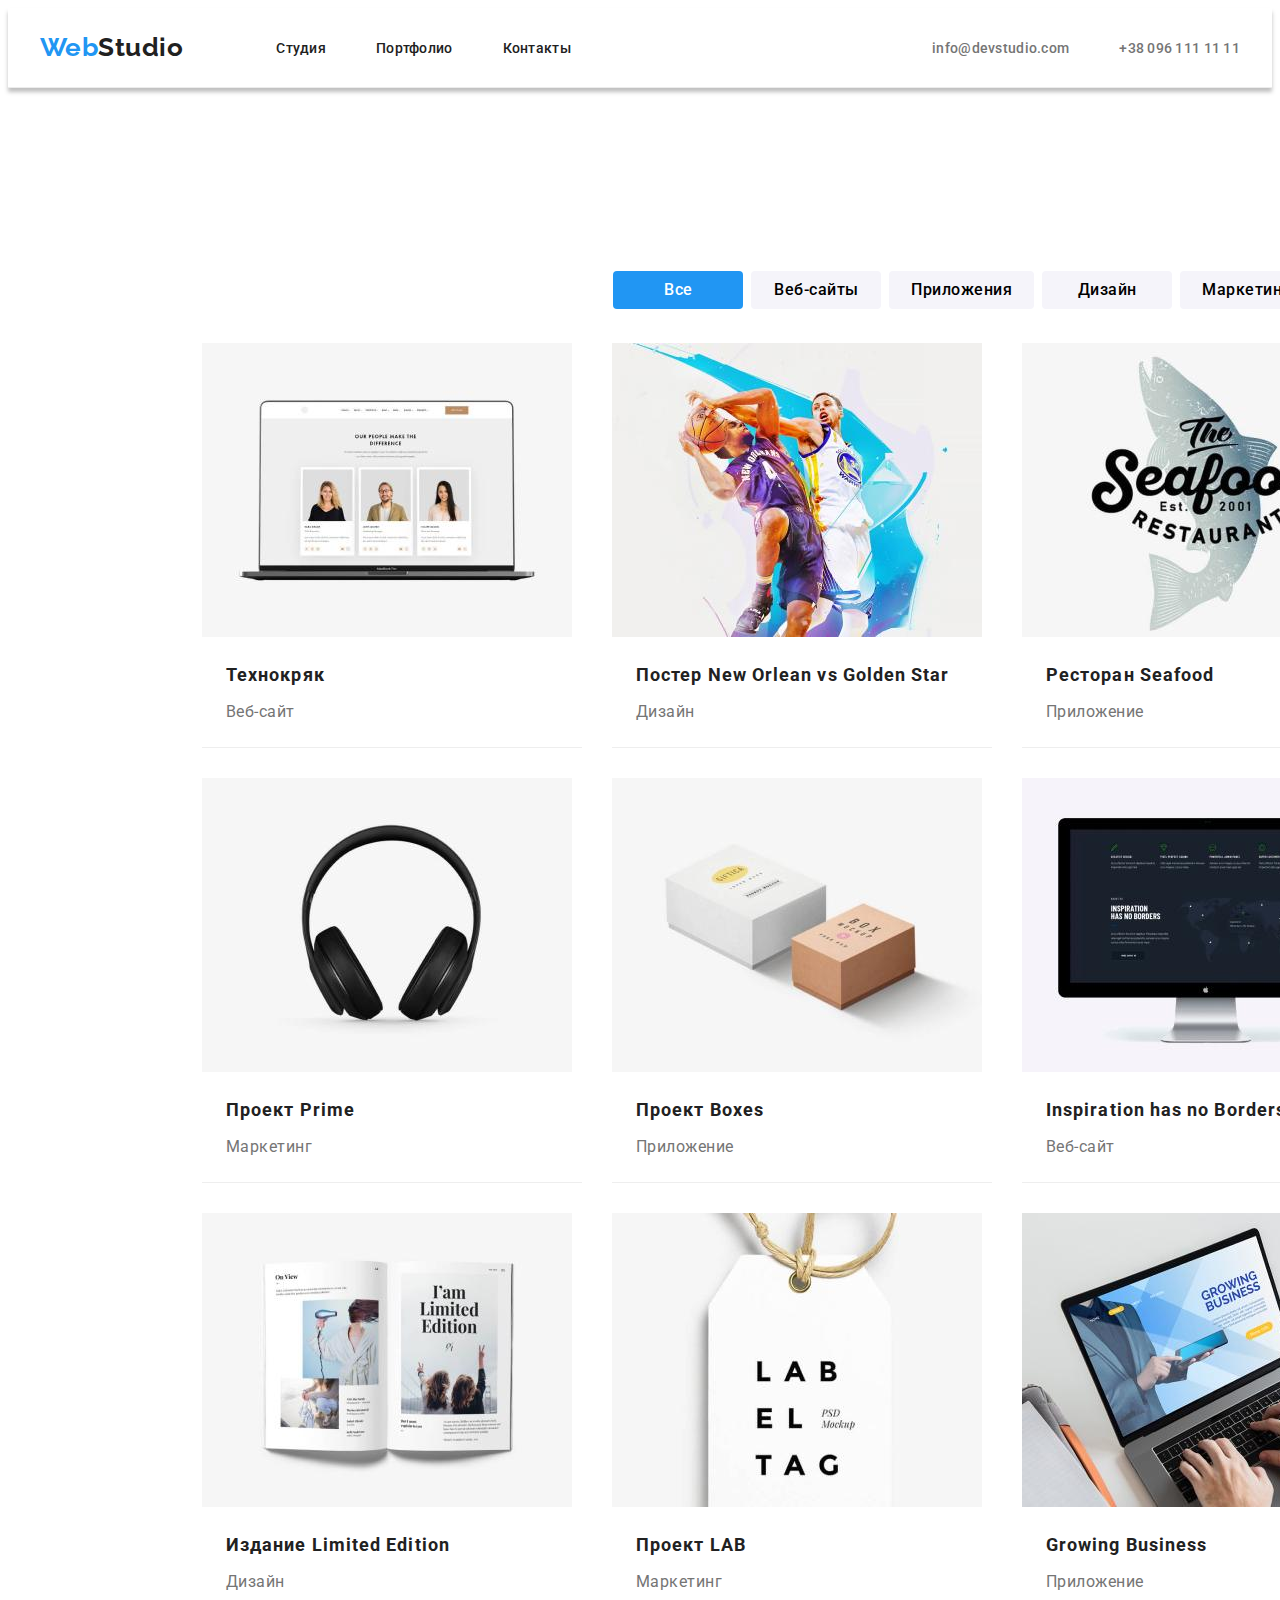
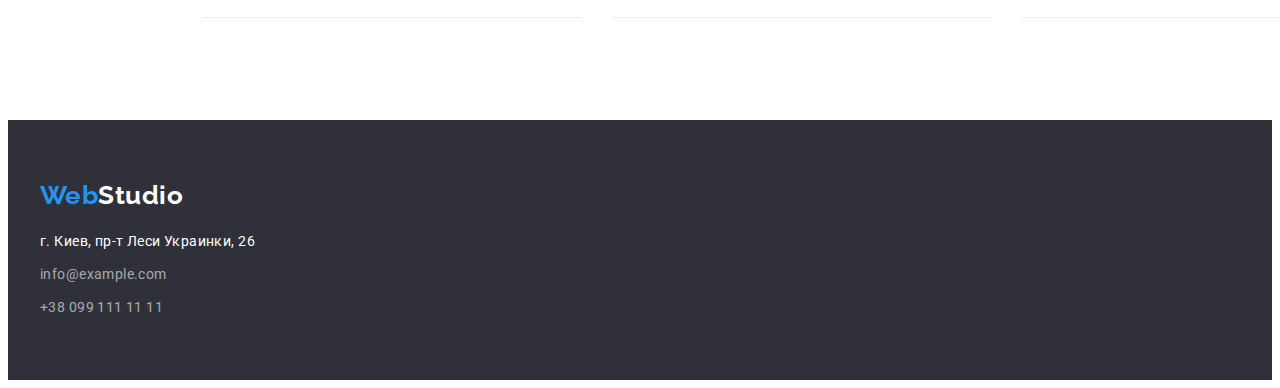
==== portfolio.html @ 320a08ac "hm-3" ====
<!DOCTYPE html>
<html lang="ru">
<head>
    <meta charset="UTF-8">
    <meta http-equiv="X-UA-Compatible" content="IE=edge">
    <meta name="viewport" content="width=device-width, initial-scale=1.0">
    <title>Document</title>
    <link href="https://fonts.googleapis.com/css2?family=Raleway:wght@700&family=Roboto:wght@400;500;700;900&display=swap"
        rel="stylesheet" 
    />
    <link rel="stylesheet" href="https://cdnjs.cloudflare.com/ajax/libs/modern-normalize/1.1.0/modern-normalize.min.css"
        integrity="sha512-wpPYUAdjBVSE4KJnH1VR1HeZfpl1ub8YT/NKx4PuQ5NmX2tKuGu6U/JRp5y+Y8XG2tV+wKQpNHVUX03MfMFn9Q=="
        crossorigin="anonymous" referrerpolicy="no-referrer" />
    <link rel="stylesheet" href="./css/styles.css">
</head>

<body>

    <!-- Шапка сайта -->
    <header class="page header">
        <div class="container header-container">
        <nav class="header-navigation">
            <a href="./index.html" lang="en" class="logo-link">Web<span class="logo-text">Studio</span></a>
        
            <ul class="site-nav site-nav-list">
                <li class="item"><a href="" class="site-nav-link">Студия</a></li>
                <li class="item"><a href="./index.html" class="site-nav-link">Портфолио</a></li>
                <li class="item"><a href="" class="site-nav-link">Контакты</a></li>
            </ul>
        </nav>
        
        <ul class="auth-nav auth-nav-list">
            <li class="item"><a href="mailto:info@devstudio.com" class="auth-nav-link">info@devstudio.com</a></li>
            <li class="item"><a href="tel:+380961111111" class="auth-nav-link">+38 096 111 11 11</a></li>
        </ul>
        </div>
    </header>


<main>

    <!--Button-->
    <section class="portfolio-filters">
        <div class="container">
        <h2 class="portfolio-title">Список работ</h2>
        <ul class="portfolio-list">
            <li class="button-item"><button type="button" class="portfolio-btn current">Все</button></li>
            <li class="button-item"><button type="button" class="portfolio-btn">Веб-сайты</button></li>
            <li class="button-item"><button type="button" class="portfolio-btn">Приложения</button></li>
            <li class="button-item"><button type="button" class="portfolio-btn">Дизайн</button></li>
            <li class="button-item"><button type="button" class="portfolio-btn">Маркетинг</button></li>
        </ul>
    
        <ul class="work-set">
            <li class="item">
                <div class="work-gallery">
                <img src="./images/portfolio-1.jpg" alt="Веб-сайт технокряк" width="370" height="294"/>
                </div>

                <div class="work-card">
                <h2 class="work-title">Технокряк</h2>
                <p class="work-platform">Веб-сайт</p>
                </div>
            </li>

            <li class="item">
                <div class="work-gallery">
                <img src="./images/portfolio-2.jpg" alt="Дизайн постера" width="370" height="294" />
            </div>

            <div class="work-card">
                <h2 class="work-title">Постер New Orlean vs Golden Star</h2>
                <p class="work-platform">Дизайн</p>
            </div>
            </li>

            <li class="item">
                <div class="work-gallery">
                <img src="./images/portfolio-3.jpg" alt="Приложение ресторана" width="370" height="294" />
                </div>

                <div class="work-card">
                <h2 class="work-title">Ресторан Seafood</h2>
                <p class="work-platform">Приложение</p>
            </div>
            </li>

            <li class="item">
                <div class="work-gallery">
                <img src="./images/portfolio-4.jpg" alt="Маркетинг проекта" width="370" height="294" />
                </div>

                <div class="work-card">
                <h2 class="work-title">Проект Prime</h2>
                <p class="work-platform">Маркетинг</p>
            </div>
            </li>

            <li class="item">
                <div class="work-gallery">
                <img src="./images/portfolio-5.jpg" alt="Приложение проекта" width="370" height="294" />
                </div>

                <div class="work-card">
                <h2 class="work-title">Проект Boxes</h2>
                <p class="work-platform">Приложение</p>
            </div>
            </li>

            <li class="item">
                <div class="work-gallery">
                <img src="./images/portfolio-6.jpg" alt="Веб-сайт вдохновения" width="370" height="294" />
                </div>

                <div class="work-card">
                <h2 class="work-title">Inspiration has no Borders</h2>
                <p class="work-platform">Веб-сайт</p>
            </div>
            </li>

            <li class="item">
                <div class="work-gallery">
                <img src="./images/portfolio-7.jpg" alt="Дизайн издания" width="370" height="294" />
                </div>

                <div class="work-card">
                <h2 class="work-title">Издание Limited Edition</h2>
                <p class="work-platform">Дизайн</p>
            </div>
            </li>

            <li class="item">
                <div class="work-gallery">
                <img src="./images/portfolio-8.jpg" alt="Маркетинг проекта" width="370" height="294" />
                </div>

                <div class="work-card">
                <h2 class="work-title">Проект LAB</h2>
                <p class="work-platform">Маркетинг</p>
            </div>
            </li>

            <li class="item">
                <div class="work-gallery">
                <img src="./images/portfolio-9.jpg" alt="Приложение бизнеса" width="370" height="294" />
                </div>

                <div class="work-card">
                <h2 class="work-title">Growing Business</h2>
                <p class="work-platform">Приложение</p>
            </div>
            </li>
        </ul>
        </div>
        </section> 

</main>

<!-- Футер -->
<footer class="footer">
    <div class="container">
        <h2 class="footer-title">Контакты</h2>
        <a href="" lang="en" class="logo-link logo-footer">Web<span class="footer-logo-text">Studio</span></a>
        <address class="footer-adress">
            <ul class="contacts">
                <li class="contacts-address item">
                    г. Киев, пр-т Леси Украинки, 26
                </li>
                <li class="item"><a href="mailto:info@example.com" class="contacts-link">info@example.com</a></li>
                <li class="item"><a href="tel:+380991111111" class="contacts-link">+38 099 111 11 11</a></li>
            </ul>
        </address>
    </div>
</body>
</html>
---- css/styles.css ----
:root {
  --primary-text-color: #212121;
  --second-text-color: #757575;
  --accent-color: #2196f3;
  --primary-white-tx-bg-color: #ffffff;
  --second-bg-color: #f5f4fa;
  --primary-logo-color: #000000;
  --contacts-footer: rgba(255, 255, 255, 0.6);
  --bgr-color-dark: #2f303a;
  --hero-btn-hover-focus: #188ce8;
}

body {
  background-color: var(--primary-white-tx-bg-color);
  color: var(--primary-text-color);

  font-family: Roboto, sans-serif;
  letter-spacing: 0.03em;
}

h1,
h2,
h3,
h4,
h5,
h6,
p {
  margin: 0;
}

ul {
  margin: 0;
  padding: 0;
}

img {
  display: block;
  max-width: 100%;
  height: auto;
}

.container {
  width: 1200px;
  padding-left: 15px;
  padding-right: 15px;

  margin: 0 auto;
}

.header {
  padding-top: 24px;
  padding-bottom: 25px;
  border-bottom: 1px solid #ececec;
  box-shadow: 0px 4px 4px rgba(0, 0, 0, 0.25);
}

.section {
  padding-top: 94px;
  padding-bottom: 94px;
  padding-left: 215px;
  padding-right: 215px;
}

/* logo header and footer*/
.logo-link {
  margin-right: 93px;
  color: var(--accent-color);

  font-family: Raleway, sans-serif;
  font-weight: 700;
  font-size: 26px;
  text-decoration: none;
}

.footer-logo-text {
  color: var(--primary-white-tx-bg-color);
  font-size: 26px;
}

.logo-text {
  color: var(--primary-text-color);
  font-size: 26px;
}

/* Site nav */
.site-nav {
  display: flex;
}

.site-nav-list,
.auth-nav-list,
.contacts {
  list-style: none;
}

.header-navigation {
  display: flex;
  align-items: center;
}

.header-container {
  display: flex;
  align-items: center;
}

.site-nav .item:not(:last-child) {
  margin-right: 50px;
}

.site-nav-link {
  color: var(--primary-text-color);
  font-size: 14px;
}

/* auth-nav*/
.auth-nav {
  display: flex;
  margin-left: auto;
}

.auth-nav-link {
  color: var(--second-text-color);
  font-size: 14px;
  margin-left: 50px;
}

.site-nav-link:hover,
.site-nav-link:focus,
.auth-nav-link:hover,
.auth-nav-link:focus,
.site-nav-list .site-nav-link.current,
.contacts-link:hover,
.contacts-link:focus {
  color: var(--accent-color);
}

.site-nav-link,
.auth-nav-link {
  font-weight: 500;
  line-height: 1.14;
  letter-spacing: 0.02em;
  text-decoration: none;
}

/* hero*/

.hero,
.footer {
  background-color: var(--bgr-color-dark);
}

.hero {
  padding-top: 200px;
  padding-bottom: 200px;
  text-align: center;
}

.hero-title {
  margin-bottom: 30px;
  color: var(--primary-white-tx-bg-color);

  font-weight: 900;
  font-size: 44px;
  line-height: 1.36;
  letter-spacing: 0.06em;
  text-align: center;
  text-transform: uppercase;
}

/* hero button*/
.hero-button {
  padding: 10px 32px;
  display: block;
  min-width: 200px;
  margin: auto;

  color: var(--primary-white-tx-bg-color);
  background-color: var(--accent-color);

  font-family: Roboto, sans-serif;
  font-weight: 700;
  font-size: 16px;
  line-height: 1.88;
  letter-spacing: 0.06em;
  text-align: center;
  cursor: pointer;
  border: 1px solid transparent;
  border-radius: 4px;
}

.hero-button:hover,
.hero-button:focus {
  background-color: var(--hero-btn-hover-focus);
  box-shadow: 0px 4px 4px rgba(0, 0, 0, 0.15);
}

.portfolio-btn:hover,
.portfolio-btn:focus,
.portfolio-filters .portfolio-btn.current {
  color: var(--primary-white-tx-bg-color);
  background-color: var(--accent-color);
}

/* benefits*/
.benefits-title {
  font-weight: 700;
  font-size: 14px;
  line-height: 1.14;
  letter-spacing: 0.03em;
  text-transform: uppercase;
}

.benefits-page,
.footer-title {
  display: none;
}

.benefits-list,
.activity-list,
.team-list {
  list-style: none;
}

.benefits-list {
  display: flex;
}

.benefits-list .benefit.li:not(:last-child) {
  margin-right: 30px;
}

.benefits-items {
  color: var(--second-text-color);

  font-size: 14px;
  line-height: 1.71;
  letter-spacing: 0.03em;
}

/* activity title and team title */
.activity-section {
  padding-top: 0px;
}

.activity-title,
.team-title {
  text-align: center;
  margin-bottom: 50px;

  font-weight: 700;
  font-size: 36px;
  line-height: 1.17;
  text-align: center;
  letter-spacing: 0.03em;
}

.activity-list {
  display: flex;
}

.activity-item {
  justify-content: center;
}

.activity-item:not(:last-child) {
  margin-right: 30px;
}

/* team */
.team-section {
  background-color: var(--second-bg-color);

  text-align: center;
}

.team-name {
  font-weight: 500;
  font-size: 16px;
  line-height: 1.19;
  letter-spacing: 0.03em;
  text-align: center;
}

.team-list {
  display: flex;
  flex-wrap: wrap;
  margin-left: -30px;
  margin-top: -30px;
}

.team-card {
  padding: 30px;
}

.team-list > .team-item {
  flex-basis: calc(100% / 4 - 30px);
  margin-left: 30px;
  margin-top: 30px;
  background: #ffffff;
  border: none;
  box-shadow: 0px 1px 3px rgba(0, 0, 0, 0.12), 0px 1px 1px rgba(0, 0, 0, 0.14),
    0px 2px 1px rgba(0, 0, 0, 0.2);
  border-radius: 0px 0px 4px 4px;
}

.team-item {
  justify-content: center;
}

.team-position {
  margin-top: 10px;
  color: var(--second-text-color);
  font-size: 16px;
  line-height: 1.19;
  letter-spacing: 0.03em;
  text-align: center;
}

/* portfolio button*/

.portfolio-filters {
  padding-left: 179px;
  padding-right: 251px;
  padding-bottom: 102px;
}

.portfolio-title {
  display: none;
}
.portfolio-list {
  display: flex;
  min-width: 611px;
  align-items: center;
  list-style: none;
  padding-top: 183px;
  padding-left: 459px;
  padding-right: 530px;
  justify-content: center;
  margin-bottom: 34px;
}

.portfolio-btn {
  padding: 6px 22px;
  display: inline-block;
  min-width: 130px;

  background-color: var(--second-bg-color);

  font-family: Roboto, sans-serif;
  font-weight: 500;
  font-size: 16px;
  line-height: 1.63;
  text-align: center;
  letter-spacing: 0.03em;
  cursor: pointer;
  border: none;
  border-radius: 4px;
}

.portfolio-btn {
  margin-right: 8px;
}

/* work*/
.work-set {
  list-style: none;
  display: flex;
  flex-wrap: wrap;
  margin-left: -30px;
  margin-top: -30px;
}

.work-set > .item {
  flex-basis: calc(100% / 3 - 30px);
  margin-left: 30px;
  margin-top: 30px;
  background: #ffffff;
  border-bottom: 1px solid #eeeeee;
}

.work-card {
  padding: 20px 24px;
}
.work-title {
  color: var(--primary-text-color);

  font-weight: 700;
  font-size: 18px;
  line-height: 2;
  letter-spacing: 0.06em;
  text-decoration: none;
}

.work-platform {
  margin-top: 4px;

  color: var(--second-text-color);

  font-size: 16px;
  line-height: 1.88;
  text-decoration: none;
}

/* footer*/
.footer {
  padding-top: 60px;
  padding-bottom: 60px;
}

.logo-footer {
  margin-bottom: 20px;
  display: block;
}

.contacts .item:not(:last-child) {
  margin-bottom: 9px;
}
.contacts-address {
  color: var(--primary-white-tx-bg-color);

  font-size: 14px;
}

.contacts-link {
  color: var(--contacts-footer);

  font-size: 14px;
}

.contacts-address,
.contacts-link {
  line-height: 1.71;
  letter-spacing: 0.03em;
  font-style: normal;
  text-decoration: none;
}
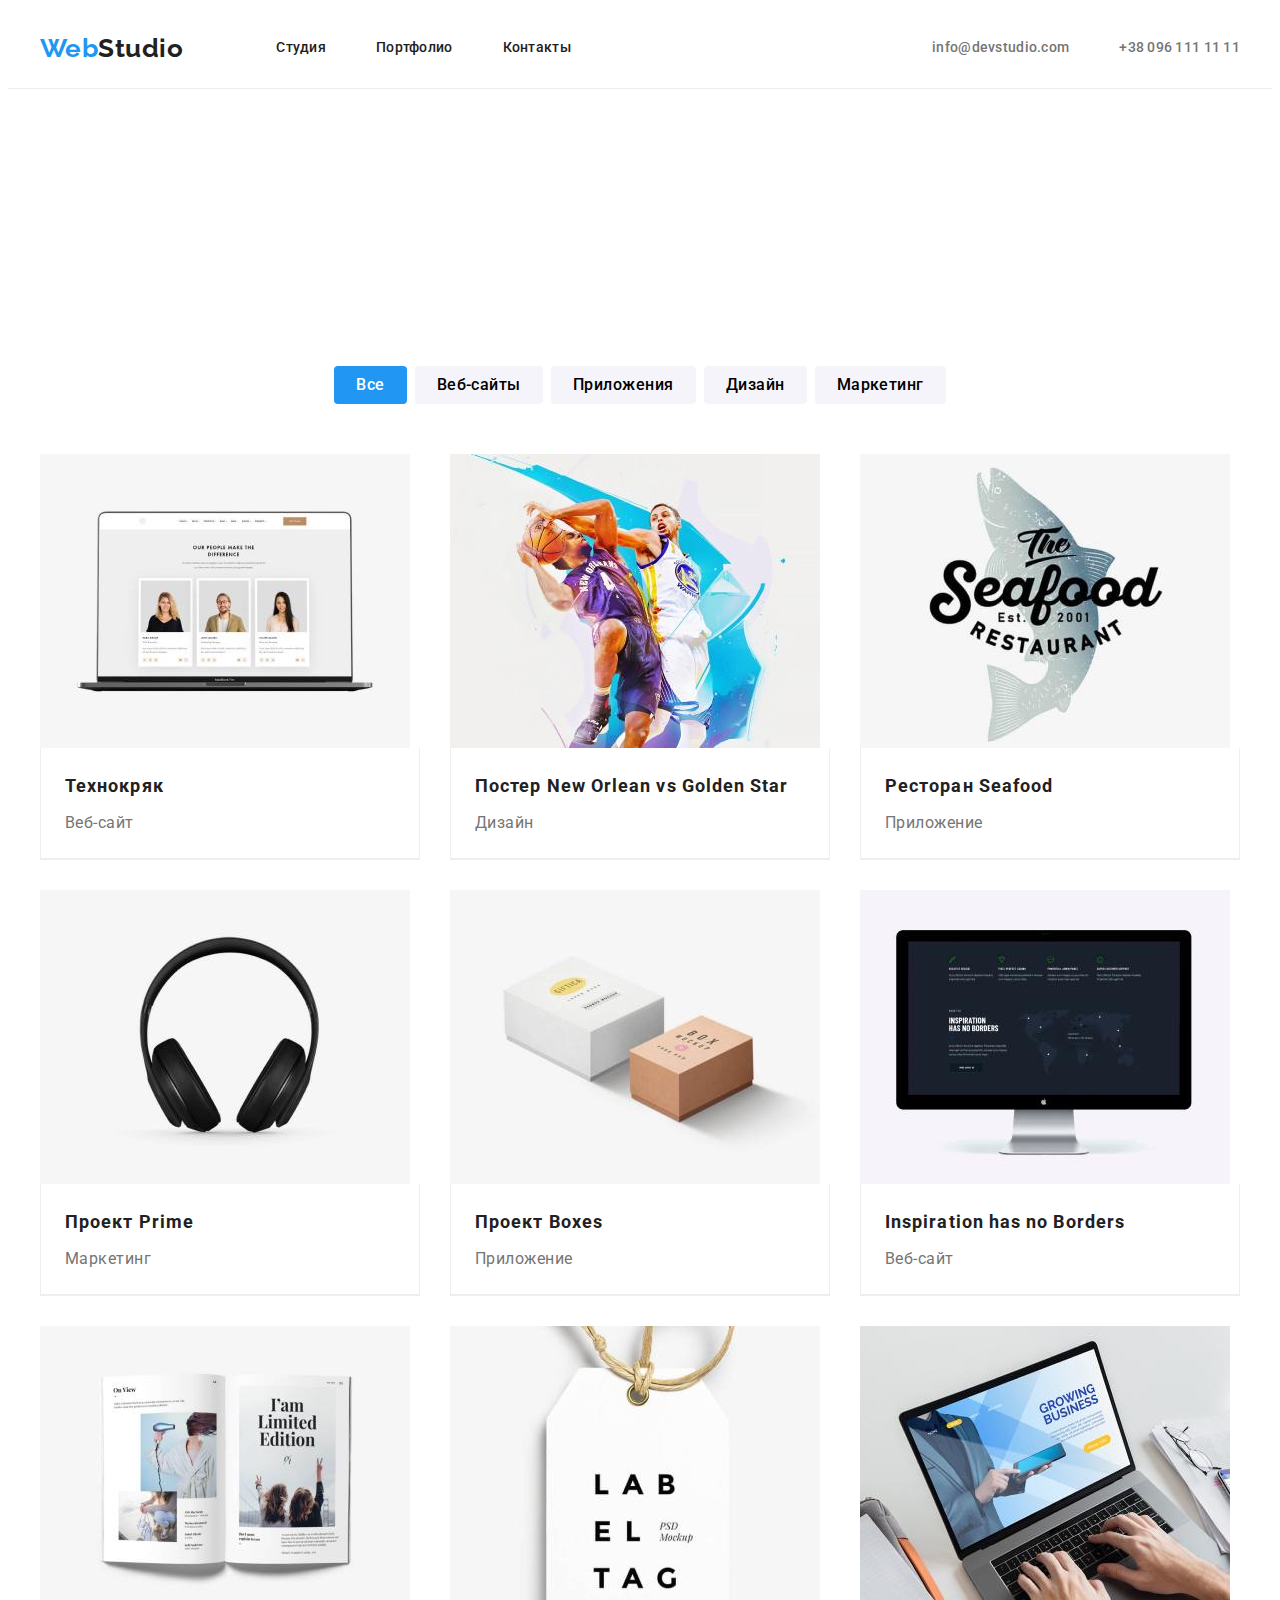
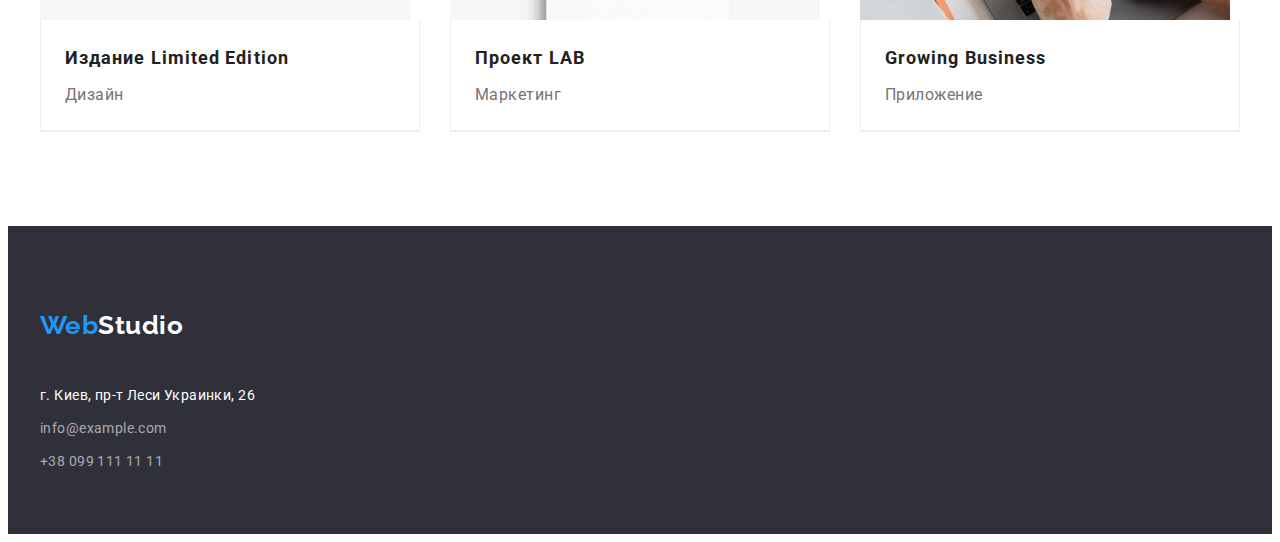
==== commit aaef991f: "edit mistakes" ====
--- a/portfolio.html
+++ b/portfolio.html
@@ -52,101 +52,101 @@
         </ul>
     
         <ul class="work-set">
-            <li class="item">
+            <li class="card-item">
                 <div class="work-gallery">
                 <img src="./images/portfolio-1.jpg" alt="Веб-сайт технокряк" width="370" height="294"/>
                 </div>
 
                 <div class="work-card">
-                <h2 class="work-title">Технокряк</h2>
+                <h3 class="work-title">Технокряк</h3>
                 <p class="work-platform">Веб-сайт</p>
                 </div>
             </li>
 
-            <li class="item">
+            <li class="card-item">
                 <div class="work-gallery">
                 <img src="./images/portfolio-2.jpg" alt="Дизайн постера" width="370" height="294" />
             </div>
 
             <div class="work-card">
-                <h2 class="work-title">Постер New Orlean vs Golden Star</h2>
+                <h3 class="work-title">Постер New Orlean vs Golden Star</h3>
                 <p class="work-platform">Дизайн</p>
             </div>
             </li>
 
-            <li class="item">
+            <li class="card-item">
                 <div class="work-gallery">
                 <img src="./images/portfolio-3.jpg" alt="Приложение ресторана" width="370" height="294" />
                 </div>
 
                 <div class="work-card">
-                <h2 class="work-title">Ресторан Seafood</h2>
+                <h3 class="work-title">Ресторан Seafood</h3>
                 <p class="work-platform">Приложение</p>
             </div>
             </li>
 
-            <li class="item">
+            <li class="card-item">
                 <div class="work-gallery">
                 <img src="./images/portfolio-4.jpg" alt="Маркетинг проекта" width="370" height="294" />
                 </div>
 
                 <div class="work-card">
-                <h2 class="work-title">Проект Prime</h2>
+                <h3 class="work-title">Проект Prime</h3>
                 <p class="work-platform">Маркетинг</p>
             </div>
             </li>
 
-            <li class="item">
+            <li class="card-item">
                 <div class="work-gallery">
                 <img src="./images/portfolio-5.jpg" alt="Приложение проекта" width="370" height="294" />
                 </div>
 
                 <div class="work-card">
-                <h2 class="work-title">Проект Boxes</h2>
+                <h3 class="work-title">Проект Boxes</h3>
                 <p class="work-platform">Приложение</p>
             </div>
             </li>
 
-            <li class="item">
+            <li class="card-item">
                 <div class="work-gallery">
                 <img src="./images/portfolio-6.jpg" alt="Веб-сайт вдохновения" width="370" height="294" />
                 </div>
 
                 <div class="work-card">
-                <h2 class="work-title">Inspiration has no Borders</h2>
+                <h3 class="work-title">Inspiration has no Borders</h3>
                 <p class="work-platform">Веб-сайт</p>
             </div>
             </li>
 
-            <li class="item">
+            <li class="card-item">
                 <div class="work-gallery">
                 <img src="./images/portfolio-7.jpg" alt="Дизайн издания" width="370" height="294" />
                 </div>
 
                 <div class="work-card">
-                <h2 class="work-title">Издание Limited Edition</h2>
+                <h3 class="work-title">Издание Limited Edition</h3>
                 <p class="work-platform">Дизайн</p>
             </div>
             </li>
 
-            <li class="item">
+            <li class="card-item">
                 <div class="work-gallery">
                 <img src="./images/portfolio-8.jpg" alt="Маркетинг проекта" width="370" height="294" />
                 </div>
 
                 <div class="work-card">
-                <h2 class="work-title">Проект LAB</h2>
+                <h3 class="work-title">Проект LAB</h3>
                 <p class="work-platform">Маркетинг</p>
             </div>
             </li>
 
-            <li class="item">
+            <li class="card-item">
                 <div class="work-gallery">
                 <img src="./images/portfolio-9.jpg" alt="Приложение бизнеса" width="370" height="294" />
                 </div>
 
                 <div class="work-card">
-                <h2 class="work-title">Growing Business</h2>
+                <h3 class="work-title">Growing Business</h3>
                 <p class="work-platform">Приложение</p>
             </div>
             </li>
@@ -171,5 +171,6 @@
             </ul>
         </address>
     </div>
+    </footer>
 </body>
 </html>--- a/css/styles.css
+++ b/css/styles.css
@@ -48,21 +48,19 @@
 }
 
 .header {
-  padding-top: 24px;
-  padding-bottom: 25px;
   border-bottom: 1px solid #ececec;
-  box-shadow: 0px 4px 4px rgba(0, 0, 0, 0.25);
 }
 
 .section {
   padding-top: 94px;
   padding-bottom: 94px;
-  padding-left: 215px;
-  padding-right: 215px;
 }
 
 /* logo header and footer*/
 .logo-link {
+  padding-top: 24px;
+  padding-bottom: 24px;
+  display: inline-block;
   margin-right: 93px;
   color: var(--accent-color);
 
@@ -108,6 +106,9 @@
 }
 
 .site-nav-link {
+  padding-top: 32px;
+  padding-bottom: 32px;
+  display: inline-block;
   color: var(--primary-text-color);
   font-size: 14px;
 }
@@ -119,6 +120,9 @@
 }
 
 .auth-nav-link {
+  padding-top: 32px;
+  padding-bottom: 32px;
+  display: inline-block;
   color: var(--second-text-color);
   font-size: 14px;
   margin-left: 50px;
@@ -203,6 +207,7 @@
 
 /* benefits*/
 .benefits-title {
+  margin-bottom: 10px;
   font-weight: 700;
   font-size: 14px;
   line-height: 1.14;
@@ -319,9 +324,8 @@
 /* portfolio button*/
 
 .portfolio-filters {
-  padding-left: 179px;
-  padding-right: 251px;
-  padding-bottom: 102px;
+  padding-top: 94px;
+  padding-bottom: 94px;
 }
 
 .portfolio-title {
@@ -329,20 +333,20 @@
 }
 .portfolio-list {
   display: flex;
-  min-width: 611px;
   align-items: center;
   list-style: none;
   padding-top: 183px;
-  padding-left: 459px;
-  padding-right: 530px;
   justify-content: center;
-  margin-bottom: 34px;
+  margin-bottom: 50px;
+}
+
+.button-item + .button-item {
+  margin-left: 8px;
 }
 
 .portfolio-btn {
   padding: 6px 22px;
   display: inline-block;
-  min-width: 130px;
 
   background-color: var(--second-bg-color);
 
@@ -357,10 +361,6 @@
   border-radius: 4px;
 }
 
-.portfolio-btn {
-  margin-right: 8px;
-}
-
 /* work*/
 .work-set {
   list-style: none;
@@ -370,7 +370,7 @@
   margin-top: -30px;
 }
 
-.work-set > .item {
+.card-item {
   flex-basis: calc(100% / 3 - 30px);
   margin-left: 30px;
   margin-top: 30px;
@@ -380,7 +380,11 @@
 
 .work-card {
   padding: 20px 24px;
-}
+  border-right: 1px solid #eeeeee;
+  border-left: 1px solid #eeeeee;
+  border-bottom: 1px solid #eeeeee;
+}
+
 .work-title {
   color: var(--primary-text-color);
 
@@ -412,6 +416,10 @@
   display: block;
 }
 
+.footer .logo-link {
+  margin-right: 0;
+}
+
 .contacts .item:not(:last-child) {
   margin-bottom: 9px;
 }
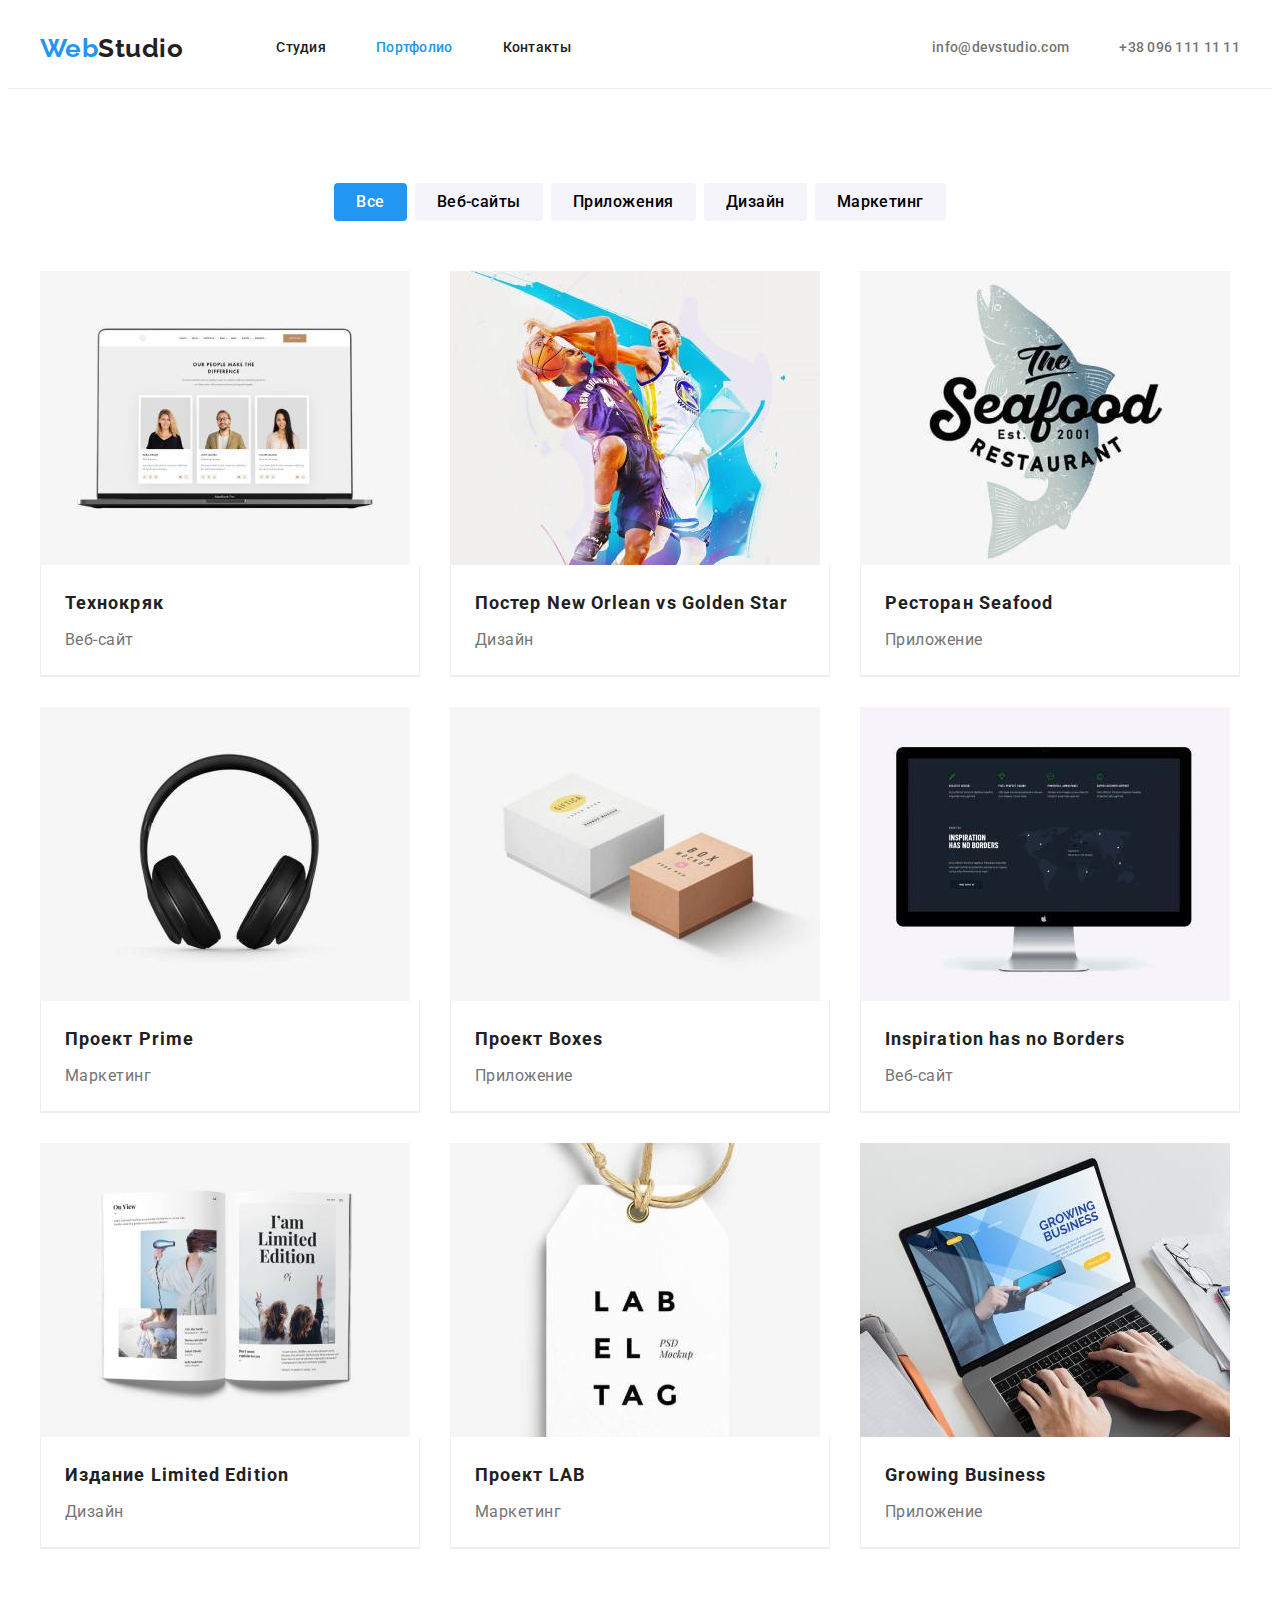
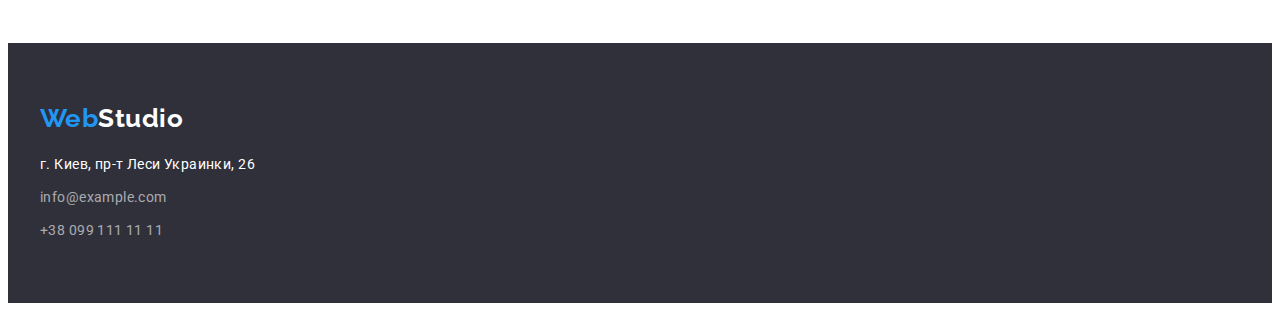
==== commit 9e294fb2: "fix2" ====
--- a/portfolio.html
+++ b/portfolio.html
@@ -23,8 +23,8 @@
             <a href="./index.html" lang="en" class="logo-link">Web<span class="logo-text">Studio</span></a>
         
             <ul class="site-nav site-nav-list">
-                <li class="item"><a href="" class="site-nav-link">Студия</a></li>
-                <li class="item"><a href="./index.html" class="site-nav-link">Портфолио</a></li>
+                <li class="item"><a href="./index.html" class="site-nav-link">Студия</a></li>
+                <li class="item"><a href="" class="site-nav-link current">Портфолио</a></li>
                 <li class="item"><a href="" class="site-nav-link">Контакты</a></li>
             </ul>
         </nav>
--- a/css/styles.css
+++ b/css/styles.css
@@ -70,6 +70,10 @@
   text-decoration: none;
 }
 
+.footer .logo-link {
+  padding: 0;
+}
+
 .footer-logo-text {
   color: var(--primary-white-tx-bg-color);
   font-size: 26px;
@@ -119,13 +123,16 @@
   margin-left: auto;
 }
 
+.auth-nav .item:not(:last-child) {
+  margin-right: 50px;
+}
+
 .auth-nav-link {
   padding-top: 32px;
   padding-bottom: 32px;
   display: inline-block;
   color: var(--second-text-color);
   font-size: 14px;
-  margin-left: 50px;
 }
 
 .site-nav-link:hover,
@@ -232,6 +239,10 @@
 
 .benefits-list .benefit.li:not(:last-child) {
   margin-right: 30px;
+}
+
+.benefit.li {
+  width: 270px;
 }
 
 .benefits-items {
@@ -335,7 +346,6 @@
   display: flex;
   align-items: center;
   list-style: none;
-  padding-top: 183px;
   justify-content: center;
   margin-bottom: 50px;
 }
